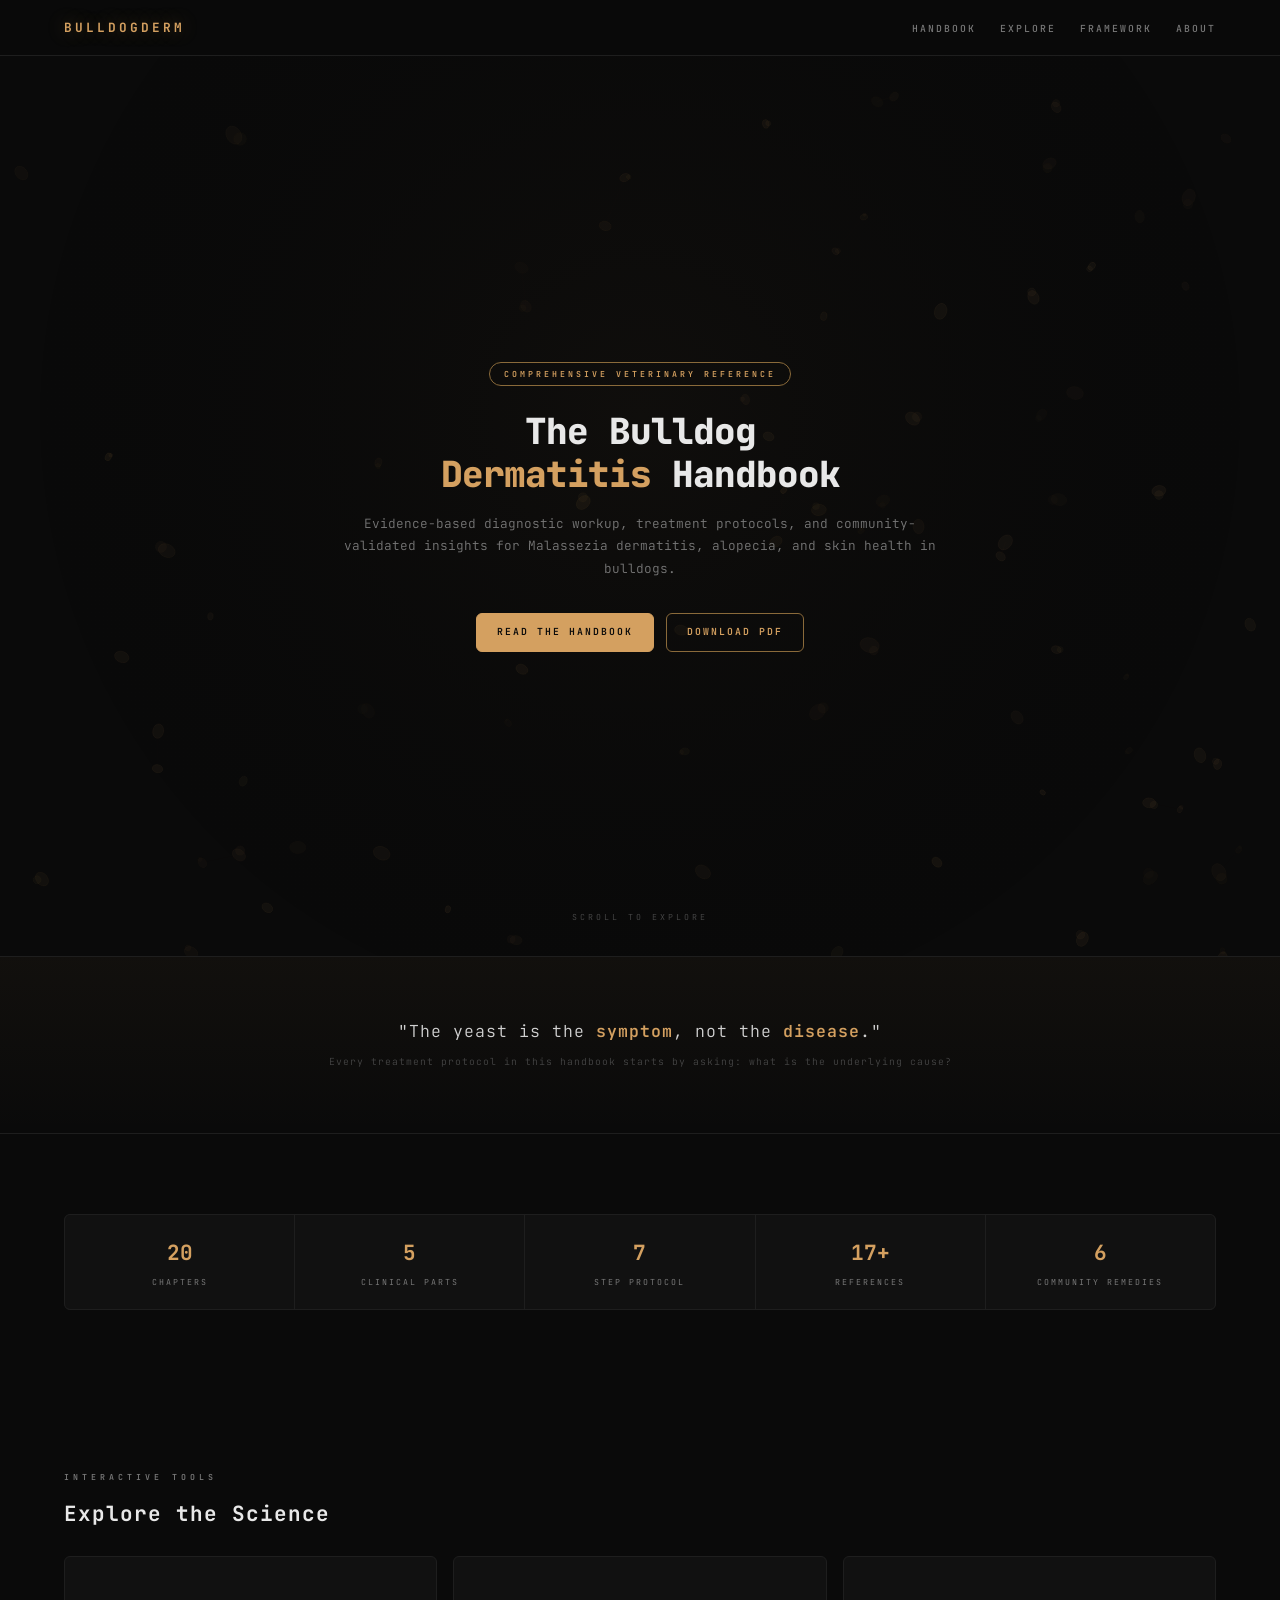
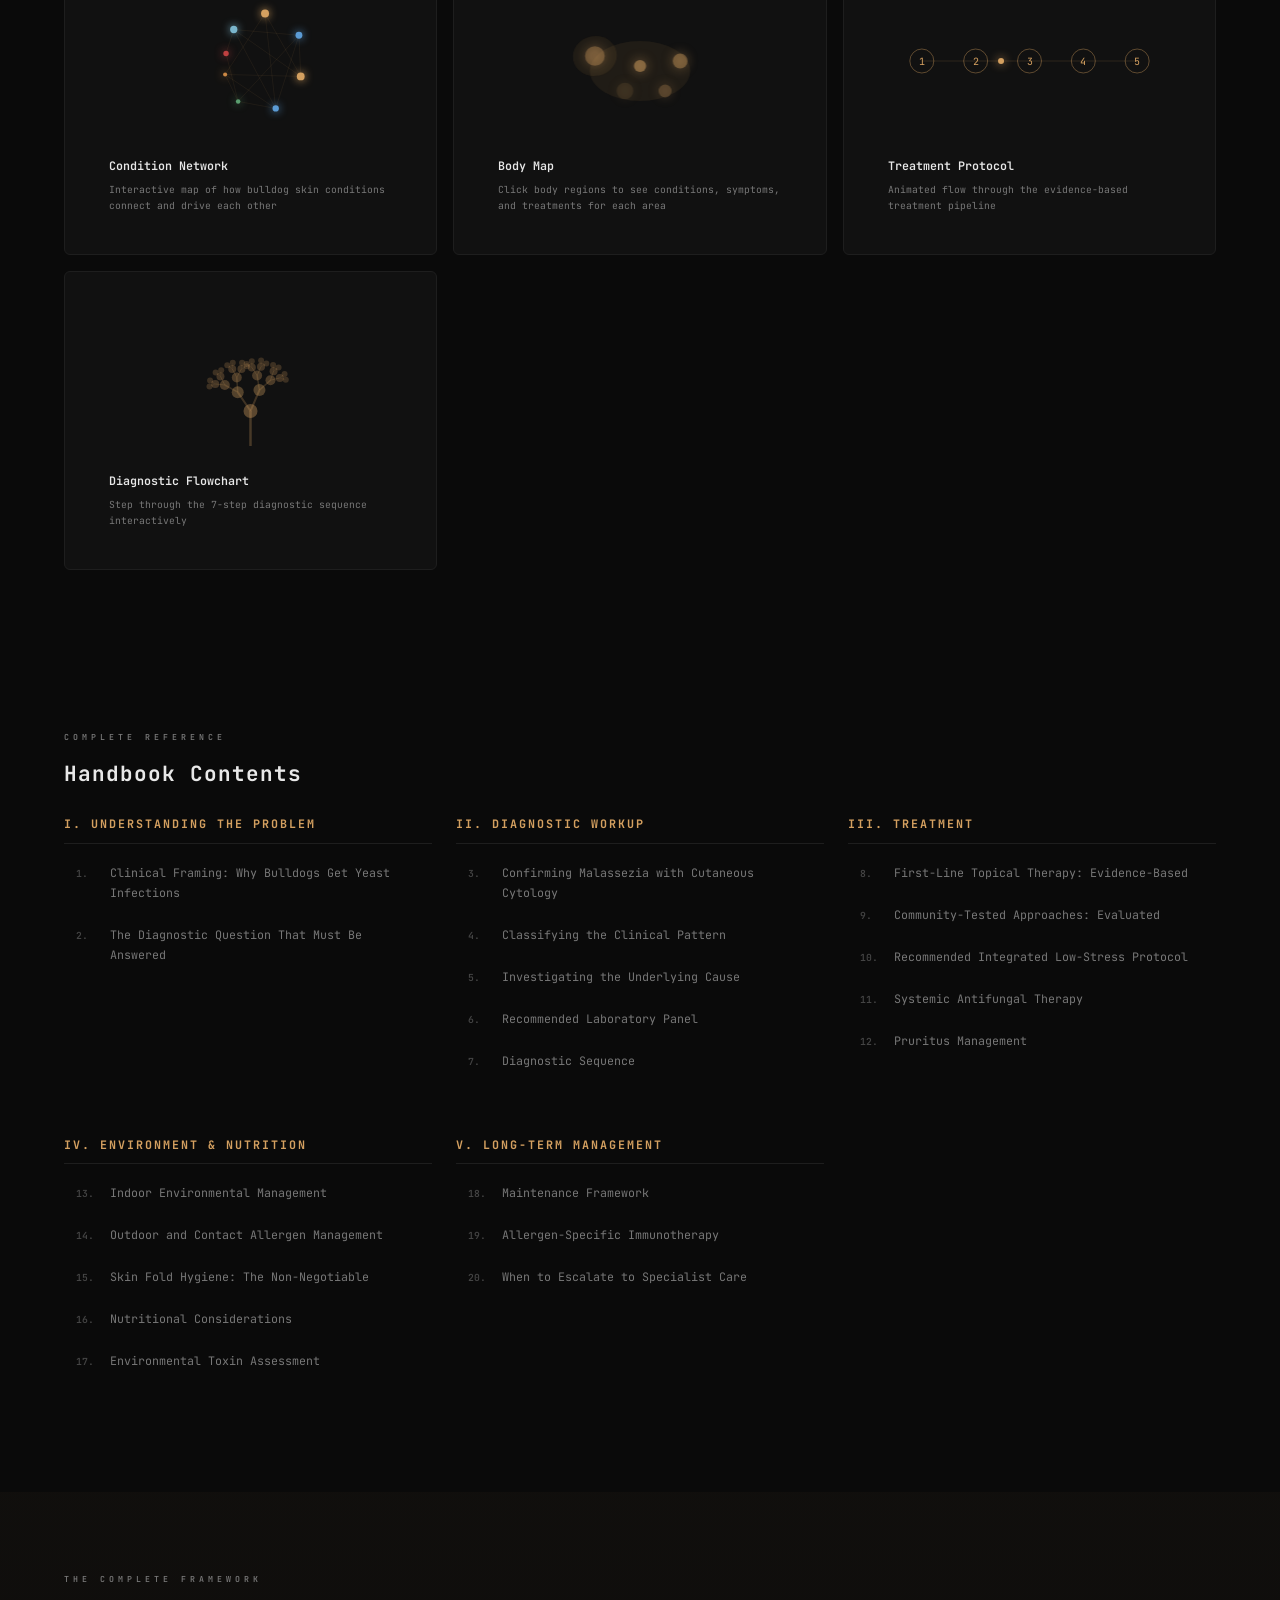
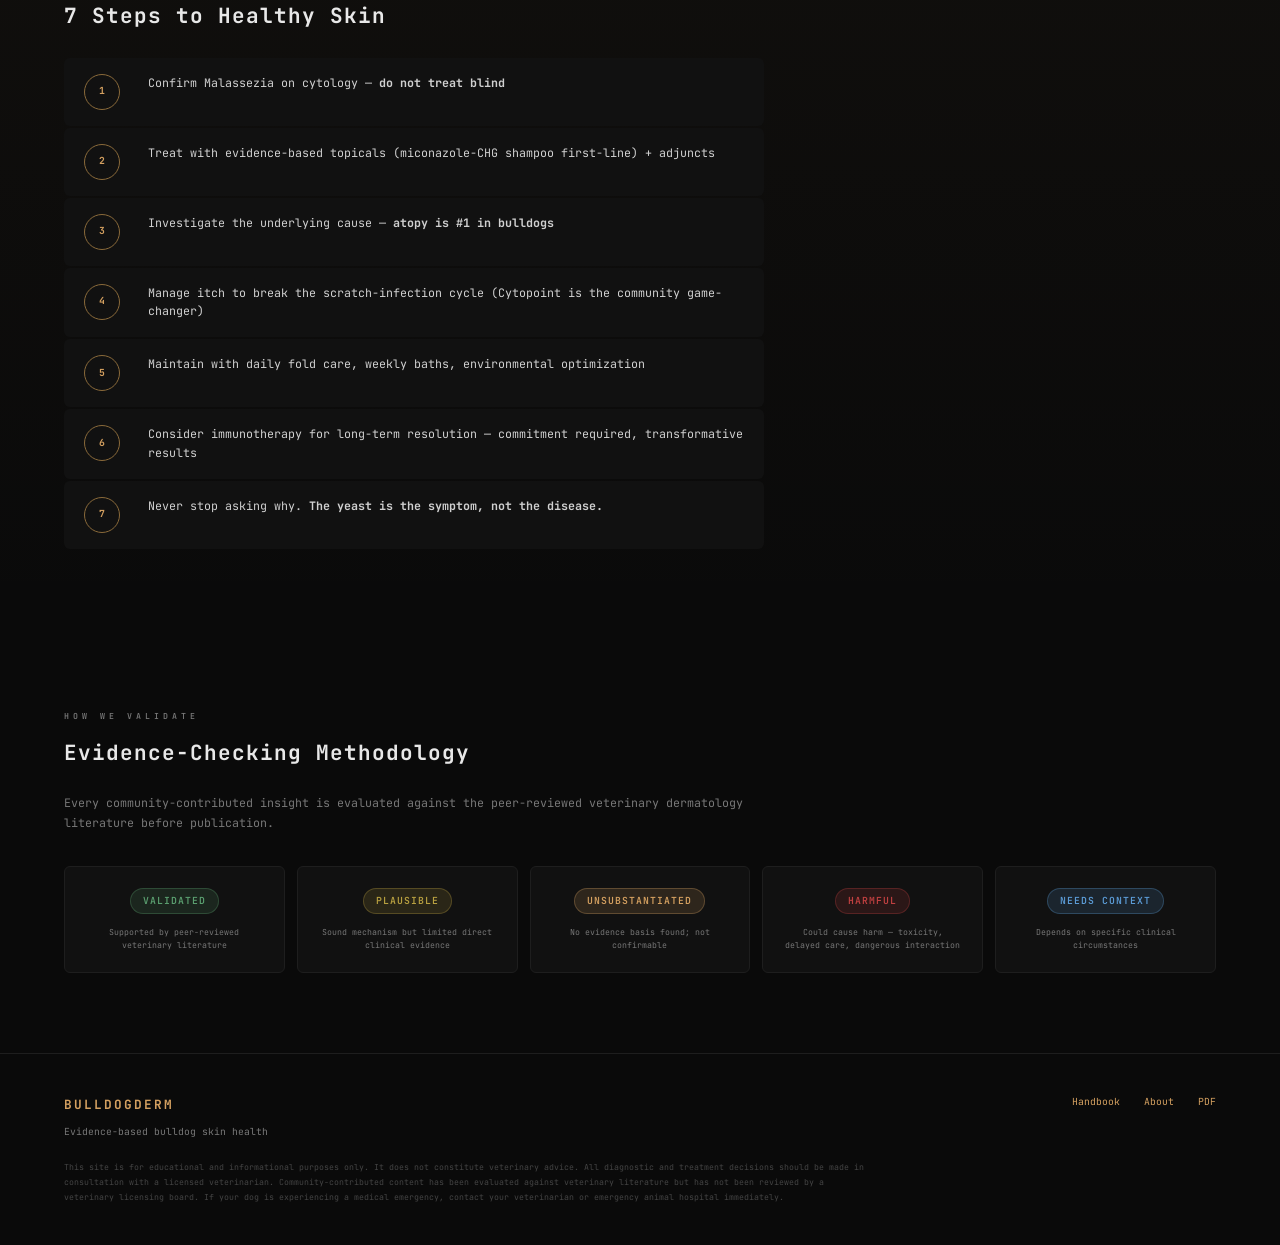
==== site/index.html @ 97190dbc "bd1" ====
<!DOCTYPE html>
<html lang="en">
<head>
  <meta charset="UTF-8">
  <meta name="viewport" content="width=device-width, initial-scale=1.0">
  <title>The Bulldog Dermatitis Handbook — Evidence-Based Skin Health</title>
  <meta name="description" content="Comprehensive, evidence-checked guide to Malassezia dermatitis, alopecia, and skin health in bulldogs. Community-sourced insights validated against veterinary dermatology literature.">
  <link rel="stylesheet" href="css/global.css">
  <style>
    /* Hero */
    .hero {
      position: relative;
      min-height: 100vh;
      display: flex;
      align-items: center;
      justify-content: center;
      overflow: hidden;
    }
    .hero-canvas {
      position: absolute;
      top: 0; left: 0;
      width: 100%; height: 100%;
      z-index: 0;
    }
    .hero-content {
      position: relative;
      z-index: 1;
      text-align: center;
      max-width: 800px;
      padding: 0 24px;
    }
    .hero-badge {
      display: inline-block;
      padding: 4px 14px;
      font-size: var(--size-xs);
      font-weight: 600;
      letter-spacing: 3px;
      text-transform: uppercase;
      color: var(--accent);
      border: 1px solid var(--accent-dim);
      border-radius: var(--radius-pill);
      margin-bottom: 24px;
      animation: fadeIn 0.4s ease-out forwards;
    }
    .hero-title {
      font-size: var(--size-3xl);
      font-weight: 800;
      letter-spacing: -1px;
      color: var(--text-bright);
      line-height: 1.2;
      margin-bottom: 16px;
      animation: fadeIn 0.5s ease-out 0.2s forwards;
      opacity: 0;
    }
    .hero-title span { color: var(--accent); }
    .hero-subtitle {
      font-size: var(--size-md);
      color: var(--text-dim);
      font-weight: 300;
      max-width: 600px;
      margin: 0 auto 32px;
      line-height: 1.8;
      animation: fadeIn 0.5s ease-out 0.4s forwards;
      opacity: 0;
    }
    .hero-actions {
      display: flex;
      gap: 12px;
      justify-content: center;
      flex-wrap: wrap;
      animation: fadeIn 0.5s ease-out 0.6s forwards;
      opacity: 0;
    }
    .hero-scroll {
      position: absolute;
      bottom: 32px;
      left: 50%;
      transform: translateX(-50%);
      z-index: 1;
      font-size: var(--size-xs);
      color: var(--text-faint);
      letter-spacing: 3px;
      text-transform: uppercase;
      animation: pulse 2s ease-in-out infinite;
    }

    /* Principle */
    .principle {
      text-align: center;
      padding: 60px 24px;
      background: linear-gradient(180deg, rgba(212,160,96,0.04) 0%, transparent 100%);
      border-top: 1px solid var(--border);
      border-bottom: 1px solid var(--border);
    }
    .principle-text {
      font-size: var(--size-lg);
      font-weight: 300;
      color: var(--text);
      letter-spacing: 1px;
    }
    .principle-text em {
      color: var(--accent);
      font-style: normal;
      font-weight: 600;
    }

    /* Viz Grid */
    .viz-card {
      position: relative;
      overflow: hidden;
      cursor: pointer;
      text-decoration: none;
      display: block;
    }
    .viz-card canvas {
      width: 100%;
      height: 160px;
      border-radius: var(--radius) var(--radius) 0 0;
      display: block;
    }
    .viz-card-body { padding: 16px 20px; }
    .viz-card-title {
      font-size: var(--size-base);
      font-weight: 600;
      color: var(--text-bright);
      margin-bottom: 6px;
    }
    .viz-card-desc {
      font-size: var(--size-sm);
      color: var(--text-dim);
      line-height: 1.6;
    }

    /* Handbook TOC */
    .toc-part {
      margin-bottom: 32px;
    }
    .toc-part-title {
      font-size: var(--size-base);
      font-weight: 700;
      color: var(--accent);
      letter-spacing: 2px;
      text-transform: uppercase;
      margin-bottom: 12px;
      padding-bottom: 8px;
      border-bottom: 1px solid var(--border);
    }
    .toc-list {
      list-style: none;
      display: grid;
      gap: 6px;
    }
    .toc-item {
      font-size: var(--size-base);
      color: var(--text-dim);
      padding: 8px 12px;
      border-radius: var(--radius);
      transition: all 0.2s;
      display: flex;
      gap: 10px;
      align-items: baseline;
    }
    .toc-item:hover { background: var(--bg-card); color: var(--text); }
    .toc-num {
      font-size: var(--size-sm);
      color: var(--text-faint);
      font-weight: 600;
      min-width: 24px;
    }

    /* Framework */
    .framework-steps {
      display: grid;
      gap: 2px;
      counter-reset: step;
    }
    .framework-step {
      display: grid;
      grid-template-columns: 48px 1fr;
      gap: 16px;
      align-items: start;
      padding: 16px 20px;
      background: var(--bg-card);
      border-radius: var(--radius);
      transition: background 0.2s;
    }
    .framework-step:hover { background: var(--bg-card-hover); }
    .step-num {
      width: 36px;
      height: 36px;
      border-radius: 50%;
      border: 1px solid var(--accent-dim);
      display: flex;
      align-items: center;
      justify-content: center;
      font-size: var(--size-sm);
      font-weight: 700;
      color: var(--accent);
    }
    .step-text {
      font-size: var(--size-base);
      color: var(--text);
      line-height: 1.6;
    }

    /* Evidence */
    .evidence-grid {
      display: grid;
      grid-template-columns: repeat(auto-fit, minmax(200px, 1fr));
      gap: 12px;
    }
    .evidence-card {
      background: var(--bg-card);
      border: 1px solid var(--border);
      border-radius: var(--radius);
      padding: 20px;
      text-align: center;
    }
    .evidence-icon {
      font-size: var(--size-2xl);
      margin-bottom: 8px;
    }
    .evidence-name {
      font-size: var(--size-sm);
      font-weight: 600;
      letter-spacing: 1px;
      text-transform: uppercase;
      color: var(--text);
      margin-bottom: 6px;
    }
    .evidence-desc {
      font-size: var(--size-xs);
      color: var(--text-dim);
      line-height: 1.6;
    }
  </style>
</head>
<body>

<!-- Navigation -->
<nav class="nav">
  <div class="nav-inner">
    <a href="/" class="nav-logo">BulldogDerm</a>
    <button class="nav-toggle" onclick="document.querySelector('.nav-links').classList.toggle('open')">Menu</button>
    <ul class="nav-links">
      <li><a href="handbook.html">Handbook</a></li>
      <li><a href="#visualizations">Explore</a></li>
      <li><a href="#framework">Framework</a></li>
      <li><a href="about.html">About</a></li>
    </ul>
  </div>
</nav>

<!-- Hero with Malassezia cell animation -->
<section class="hero">
  <canvas class="hero-canvas" id="heroCanvas"></canvas>
  <div class="hero-content">
    <div class="hero-badge">Comprehensive Veterinary Reference</div>
    <h1 class="hero-title">The Bulldog<br><span>Dermatitis</span> Handbook</h1>
    <p class="hero-subtitle">
      Evidence-based diagnostic workup, treatment protocols, and community-validated insights for Malassezia dermatitis, alopecia, and skin health in bulldogs.
    </p>
    <div class="hero-actions">
      <a href="handbook.html" class="btn btn-primary">Read the Handbook</a>
      <a href="bulldog_dermatitis_handbook.pdf" class="btn btn-ghost" download>Download PDF</a>
    </div>
  </div>
  <div class="hero-scroll">Scroll to explore</div>
</section>

<!-- Principle -->
<div class="principle">
  <div class="container">
    <p class="principle-text">
      "The yeast is the <em>symptom</em>, not the <em>disease</em>."<br>
      <span style="font-size:var(--size-sm); color:var(--text-faint); margin-top:8px; display:inline-block;">
        Every treatment protocol in this handbook starts by asking: what is the underlying cause?
      </span>
    </p>
  </div>
</div>

<!-- Stats -->
<section class="section">
  <div class="container">
    <div class="stats-bar">
      <div class="stat-item">
        <div class="stat-value">20</div>
        <div class="stat-label">Chapters</div>
      </div>
      <div class="stat-item">
        <div class="stat-value">5</div>
        <div class="stat-label">Clinical Parts</div>
      </div>
      <div class="stat-item">
        <div class="stat-value">7</div>
        <div class="stat-label">Step Protocol</div>
      </div>
      <div class="stat-item">
        <div class="stat-value">17+</div>
        <div class="stat-label">References</div>
      </div>
      <div class="stat-item">
        <div class="stat-value">6</div>
        <div class="stat-label">Community Remedies</div>
      </div>
    </div>
  </div>
</section>

<!-- Interactive Visualizations -->
<section class="section" id="visualizations">
  <div class="container">
    <div class="section-label">Interactive Tools</div>
    <h2 class="section-title">Explore the Science</h2>
    <div class="card-grid">
      <a href="viz/condition_network.html" class="card viz-card">
        <canvas id="vizPreview1" width="400" height="160"></canvas>
        <div class="viz-card-body">
          <div class="viz-card-title">Condition Network</div>
          <div class="viz-card-desc">Interactive map of how bulldog skin conditions connect and drive each other</div>
        </div>
      </a>
      <a href="viz/body_map.html" class="card viz-card">
        <canvas id="vizPreview2" width="400" height="160"></canvas>
        <div class="viz-card-body">
          <div class="viz-card-title">Body Map</div>
          <div class="viz-card-desc">Click body regions to see conditions, symptoms, and treatments for each area</div>
        </div>
      </a>
      <a href="viz/treatment_flow.html" class="card viz-card">
        <canvas id="vizPreview3" width="400" height="160"></canvas>
        <div class="viz-card-body">
          <div class="viz-card-title">Treatment Protocol</div>
          <div class="viz-card-desc">Animated flow through the evidence-based treatment pipeline</div>
        </div>
      </a>
      <a href="viz/diagnostic_tree.html" class="card viz-card">
        <canvas id="vizPreview4" width="400" height="160"></canvas>
        <div class="viz-card-body">
          <div class="viz-card-title">Diagnostic Flowchart</div>
          <div class="viz-card-desc">Step through the 7-step diagnostic sequence interactively</div>
        </div>
      </a>
    </div>
  </div>
</section>

<!-- Handbook Overview -->
<section class="section" id="handbook">
  <div class="container">
    <div class="section-label">Complete Reference</div>
    <h2 class="section-title">Handbook Contents</h2>
    <div style="display:grid; grid-template-columns: repeat(auto-fit, minmax(340px, 1fr)); gap:24px;">

      <div class="toc-part">
        <div class="toc-part-title">I. Understanding the Problem</div>
        <ul class="toc-list">
          <li class="toc-item"><span class="toc-num">1.</span> Clinical Framing: Why Bulldogs Get Yeast Infections</li>
          <li class="toc-item"><span class="toc-num">2.</span> The Diagnostic Question That Must Be Answered</li>
        </ul>
      </div>

      <div class="toc-part">
        <div class="toc-part-title">II. Diagnostic Workup</div>
        <ul class="toc-list">
          <li class="toc-item"><span class="toc-num">3.</span> Confirming Malassezia with Cutaneous Cytology</li>
          <li class="toc-item"><span class="toc-num">4.</span> Classifying the Clinical Pattern</li>
          <li class="toc-item"><span class="toc-num">5.</span> Investigating the Underlying Cause</li>
          <li class="toc-item"><span class="toc-num">6.</span> Recommended Laboratory Panel</li>
          <li class="toc-item"><span class="toc-num">7.</span> Diagnostic Sequence</li>
        </ul>
      </div>

      <div class="toc-part">
        <div class="toc-part-title">III. Treatment</div>
        <ul class="toc-list">
          <li class="toc-item"><span class="toc-num">8.</span> First-Line Topical Therapy: Evidence-Based</li>
          <li class="toc-item"><span class="toc-num">9.</span> Community-Tested Approaches: Evaluated</li>
          <li class="toc-item"><span class="toc-num">10.</span> Recommended Integrated Low-Stress Protocol</li>
          <li class="toc-item"><span class="toc-num">11.</span> Systemic Antifungal Therapy</li>
          <li class="toc-item"><span class="toc-num">12.</span> Pruritus Management</li>
        </ul>
      </div>

      <div class="toc-part">
        <div class="toc-part-title">IV. Environment & Nutrition</div>
        <ul class="toc-list">
          <li class="toc-item"><span class="toc-num">13.</span> Indoor Environmental Management</li>
          <li class="toc-item"><span class="toc-num">14.</span> Outdoor and Contact Allergen Management</li>
          <li class="toc-item"><span class="toc-num">15.</span> Skin Fold Hygiene: The Non-Negotiable</li>
          <li class="toc-item"><span class="toc-num">16.</span> Nutritional Considerations</li>
          <li class="toc-item"><span class="toc-num">17.</span> Environmental Toxin Assessment</li>
        </ul>
      </div>

      <div class="toc-part">
        <div class="toc-part-title">V. Long-Term Management</div>
        <ul class="toc-list">
          <li class="toc-item"><span class="toc-num">18.</span> Maintenance Framework</li>
          <li class="toc-item"><span class="toc-num">19.</span> Allergen-Specific Immunotherapy</li>
          <li class="toc-item"><span class="toc-num">20.</span> When to Escalate to Specialist Care</li>
        </ul>
      </div>
    </div>
  </div>
</section>

<!-- Framework -->
<section class="section" id="framework" style="background: linear-gradient(180deg, rgba(212,160,96,0.03) 0%, transparent 100%);">
  <div class="container">
    <div class="section-label">The Complete Framework</div>
    <h2 class="section-title">7 Steps to Healthy Skin</h2>
    <div class="framework-steps" style="max-width:700px;">
      <div class="framework-step">
        <div class="step-num">1</div>
        <div class="step-text">Confirm Malassezia on cytology — <strong>do not treat blind</strong></div>
      </div>
      <div class="framework-step">
        <div class="step-num">2</div>
        <div class="step-text">Treat with evidence-based topicals (miconazole-CHG shampoo first-line) + adjuncts</div>
      </div>
      <div class="framework-step">
        <div class="step-num">3</div>
        <div class="step-text">Investigate the underlying cause — <strong>atopy is #1 in bulldogs</strong></div>
      </div>
      <div class="framework-step">
        <div class="step-num">4</div>
        <div class="step-text">Manage itch to break the scratch-infection cycle (Cytopoint is the community game-changer)</div>
      </div>
      <div class="framework-step">
        <div class="step-num">5</div>
        <div class="step-text">Maintain with daily fold care, weekly baths, environmental optimization</div>
      </div>
      <div class="framework-step">
        <div class="step-num">6</div>
        <div class="step-text">Consider immunotherapy for long-term resolution — commitment required, transformative results</div>
      </div>
      <div class="framework-step">
        <div class="step-num">7</div>
        <div class="step-text">Never stop asking why. <strong>The yeast is the symptom, not the disease.</strong></div>
      </div>
    </div>
  </div>
</section>

<!-- Evidence Methodology -->
<section class="section">
  <div class="container">
    <div class="section-label">How We Validate</div>
    <h2 class="section-title">Evidence-Checking Methodology</h2>
    <p style="color:var(--text-dim); font-size:var(--size-base); max-width:700px; margin-bottom:32px;">
      Every community-contributed insight is evaluated against the peer-reviewed veterinary dermatology literature before publication.
    </p>
    <div class="evidence-grid">
      <div class="evidence-card">
        <div class="badge badge-validated" style="font-size:var(--size-sm); padding:4px 12px;">Validated</div>
        <div class="evidence-desc" style="margin-top:12px;">Supported by peer-reviewed veterinary literature</div>
      </div>
      <div class="evidence-card">
        <div class="badge badge-plausible" style="font-size:var(--size-sm); padding:4px 12px;">Plausible</div>
        <div class="evidence-desc" style="margin-top:12px;">Sound mechanism but limited direct clinical evidence</div>
      </div>
      <div class="evidence-card">
        <div class="badge badge-community" style="font-size:var(--size-sm); padding:4px 12px;">Unsubstantiated</div>
        <div class="evidence-desc" style="margin-top:12px;">No evidence basis found; not confirmable</div>
      </div>
      <div class="evidence-card">
        <div class="badge badge-harmful" style="font-size:var(--size-sm); padding:4px 12px;">Harmful</div>
        <div class="evidence-desc" style="margin-top:12px;">Could cause harm — toxicity, delayed care, dangerous interaction</div>
      </div>
      <div class="evidence-card">
        <div class="badge badge-clinical" style="font-size:var(--size-sm); padding:4px 12px;">Needs Context</div>
        <div class="evidence-desc" style="margin-top:12px;">Depends on specific clinical circumstances</div>
      </div>
    </div>
  </div>
</section>

<!-- Footer -->
<footer class="footer">
  <div class="footer-inner">
    <div style="display:flex; justify-content:space-between; align-items:start; flex-wrap:wrap; gap:24px;">
      <div>
        <div style="font-size:var(--size-md); font-weight:700; color:var(--accent); letter-spacing:2px; margin-bottom:8px;">BULLDOGDERM</div>
        <div style="color:var(--text-dim); font-size:var(--size-sm);">Evidence-based bulldog skin health</div>
      </div>
      <div style="display:flex; gap:24px; font-size:var(--size-sm);">
        <a href="handbook.html">Handbook</a>
        <a href="about.html">About</a>
        <a href="bulldog_dermatitis_handbook.pdf" download>PDF</a>
      </div>
    </div>
    <div class="disclaimer">
      This site is for educational and informational purposes only. It does not constitute veterinary advice. All diagnostic and treatment decisions should be made in consultation with a licensed veterinarian. Community-contributed content has been evaluated against veterinary literature but has not been reviewed by a veterinary licensing board. If your dog is experiencing a medical emergency, contact your veterinarian or emergency animal hospital immediately.
    </div>
  </div>
</footer>

<script>
// ============================================
// Hero Canvas: Animated Malassezia Cells
// ============================================
(function() {
  const canvas = document.getElementById('heroCanvas');
  const ctx = canvas.getContext('2d');
  const dpr = window.devicePixelRatio || 1;
  let W, H;

  function resize() {
    W = canvas.clientWidth;
    H = canvas.clientHeight;
    canvas.width = W * dpr;
    canvas.height = H * dpr;
    ctx.scale(dpr, dpr);
  }
  resize();
  window.addEventListener('resize', resize);

  // Malassezia-inspired cells: round-to-oval with budding
  class Cell {
    constructor() {
      this.reset(true);
    }
    reset(init) {
      this.x = Math.random() * W;
      this.y = init ? Math.random() * H : -20;
      this.size = 3 + Math.random() * 6;
      this.budding = Math.random() > 0.5;
      this.budAngle = Math.random() * Math.PI * 2;
      this.budSize = this.size * (0.4 + Math.random() * 0.3);
      this.vx = (Math.random() - 0.5) * 0.3;
      this.vy = 0.1 + Math.random() * 0.3;
      this.rotation = Math.random() * Math.PI * 2;
      this.rotSpeed = (Math.random() - 0.5) * 0.005;
      this.alpha = 0.06 + Math.random() * 0.12;
      this.pulsePhase = Math.random() * Math.PI * 2;
      this.pulseSpeed = 0.005 + Math.random() * 0.01;
    }
    update() {
      this.x += this.vx;
      this.y += this.vy;
      this.rotation += this.rotSpeed;
      this.pulsePhase += this.pulseSpeed;
      if (this.y > H + 20 || this.x < -20 || this.x > W + 20) this.reset(false);
    }
    draw(ctx, time) {
      const pulse = 1 + Math.sin(this.pulsePhase) * 0.1;
      const s = this.size * pulse;
      const a = this.alpha;

      ctx.save();
      ctx.translate(this.x, this.y);
      ctx.rotate(this.rotation);
      ctx.globalAlpha = a;

      // Main cell body (oval)
      ctx.beginPath();
      ctx.ellipse(0, 0, s, s * 0.75, 0, 0, Math.PI * 2);
      ctx.fillStyle = 'rgba(212, 160, 96, 0.3)';
      ctx.fill();
      ctx.strokeStyle = 'rgba(212, 160, 96, 0.5)';
      ctx.lineWidth = 0.5;
      ctx.stroke();

      // Budding daughter cell
      if (this.budding) {
        const bx = Math.cos(this.budAngle) * s * 0.8;
        const by = Math.sin(this.budAngle) * s * 0.6;
        ctx.beginPath();
        ctx.arc(bx, by, this.budSize * pulse, 0, Math.PI * 2);
        ctx.fillStyle = 'rgba(212, 160, 96, 0.25)';
        ctx.fill();
        ctx.strokeStyle = 'rgba(212, 160, 96, 0.4)';
        ctx.lineWidth = 0.4;
        ctx.stroke();
      }

      ctx.restore();
    }
  }

  const cells = [];
  for (let i = 0; i < 80; i++) cells.push(new Cell());

  // Subtle connecting lines between nearby cells
  function drawConnections(time) {
    ctx.globalAlpha = 0.04;
    ctx.strokeStyle = '#d4a060';
    ctx.lineWidth = 0.5;
    for (let i = 0; i < cells.length; i++) {
      for (let j = i + 1; j < cells.length; j++) {
        const dx = cells[i].x - cells[j].x;
        const dy = cells[i].y - cells[j].y;
        const dist = Math.sqrt(dx * dx + dy * dy);
        if (dist < 100) {
          ctx.globalAlpha = 0.03 * (1 - dist / 100);
          ctx.beginPath();
          ctx.moveTo(cells[i].x, cells[i].y);
          ctx.lineTo(cells[j].x, cells[j].y);
          ctx.stroke();
        }
      }
    }
    ctx.globalAlpha = 1;
  }

  // Radial gradient background glow
  function drawGlow() {
    const grad = ctx.createRadialGradient(W * 0.5, H * 0.4, 0, W * 0.5, H * 0.4, W * 0.5);
    grad.addColorStop(0, 'rgba(212, 160, 96, 0.03)');
    grad.addColorStop(1, 'transparent');
    ctx.fillStyle = grad;
    ctx.fillRect(0, 0, W, H);
  }

  let time = 0;
  function animate() {
    ctx.clearRect(0, 0, W, H);
    drawGlow();
    drawConnections(time);
    cells.forEach(c => { c.update(); c.draw(ctx, time); });
    time++;
    requestAnimationFrame(animate);
  }
  animate();
})();

// ============================================
// Visualization Preview Canvases
// ============================================
function initPreview(id, drawFn) {
  const canvas = document.getElementById(id);
  if (!canvas) return;
  const ctx = canvas.getContext('2d');
  const dpr = window.devicePixelRatio || 1;
  const W = canvas.clientWidth;
  const H = canvas.clientHeight;
  canvas.width = W * dpr;
  canvas.height = H * dpr;
  ctx.scale(dpr, dpr);
  let t = 0;
  function loop() {
    ctx.clearRect(0, 0, W, H);
    drawFn(ctx, W, H, t);
    t++;
    requestAnimationFrame(loop);
  }
  loop();
}

// Preview 1: Condition Network — orbiting connected nodes
initPreview('vizPreview1', function(ctx, W, H, t) {
  const cx = W / 2, cy = H / 2;
  const colors = ['#d4a060', '#5b9bd5', '#5a9e6f', '#cc8844', '#c04040', '#7ab5cc'];
  const nodes = [];
  for (let i = 0; i < 8; i++) {
    const a = (i / 8) * Math.PI * 2 + t * 0.003;
    const r = 40 + Math.sin(t * 0.01 + i) * 15;
    nodes.push({ x: cx + Math.cos(a) * r, y: cy + Math.sin(a) * r, c: colors[i % colors.length], s: 3 + Math.sin(t * 0.02 + i) });
  }
  // connections
  ctx.strokeStyle = 'rgba(212,160,96,0.15)';
  ctx.lineWidth = 0.5;
  for (let i = 0; i < nodes.length; i++) {
    for (let j = i + 1; j < nodes.length; j++) {
      if (Math.random() > 0.7 || (i + j) % 3 === 0) {
        ctx.beginPath();
        ctx.moveTo(nodes[i].x, nodes[i].y);
        ctx.lineTo(nodes[j].x, nodes[j].y);
        ctx.stroke();
      }
    }
  }
  // nodes
  nodes.forEach(n => {
    ctx.beginPath();
    ctx.arc(n.x, n.y, n.s, 0, Math.PI * 2);
    ctx.fillStyle = n.c;
    ctx.shadowBlur = 8;
    ctx.shadowColor = n.c;
    ctx.fill();
    ctx.shadowBlur = 0;
  });
});

// Preview 2: Body Map — bulldog silhouette with glowing regions
initPreview('vizPreview2', function(ctx, W, H, t) {
  const cx = W / 2, cy = H / 2;
  // Simple bulldog silhouette
  ctx.fillStyle = 'rgba(212,160,96,0.08)';
  // Body
  ctx.beginPath();
  ctx.ellipse(cx, cy + 10, 50, 30, 0, 0, Math.PI * 2);
  ctx.fill();
  // Head
  ctx.beginPath();
  ctx.ellipse(cx - 45, cy - 5, 22, 20, -0.2, 0, Math.PI * 2);
  ctx.fill();
  // Highlight regions
  const regions = [
    { x: cx - 45, y: cy - 5, label: 'head', phase: 0 },
    { x: cx - 15, y: cy + 30, label: 'paw1', phase: 1 },
    { x: cx + 25, y: cy + 30, label: 'paw2', phase: 2 },
    { x: cx, y: cy + 5, label: 'belly', phase: 3 },
    { x: cx + 40, y: cy, label: 'tail', phase: 4 },
  ];
  regions.forEach(r => {
    const pulse = 0.3 + Math.sin(t * 0.03 + r.phase * 1.5) * 0.2;
    ctx.beginPath();
    ctx.arc(r.x, r.y, 8 + Math.sin(t * 0.02 + r.phase) * 2, 0, Math.PI * 2);
    ctx.fillStyle = `rgba(212,160,96,${pulse})`;
    ctx.shadowBlur = 12;
    ctx.shadowColor = '#d4a060';
    ctx.fill();
    ctx.shadowBlur = 0;
  });
});

// Preview 3: Treatment Flow — flowing particles along path
initPreview('vizPreview3', function(ctx, W, H, t) {
  const steps = 5;
  const stepW = W / (steps + 1);
  ctx.strokeStyle = 'rgba(212,160,96,0.2)';
  ctx.lineWidth = 1;
  ctx.beginPath();
  for (let i = 1; i <= steps; i++) {
    const x = stepW * i;
    if (i === 1) ctx.moveTo(x, H / 2);
    else ctx.lineTo(x, H / 2);
    // nodes
    ctx.fillStyle = '#111';
    ctx.strokeStyle = 'rgba(212,160,96,0.4)';
    ctx.beginPath();
    ctx.arc(x, H / 2, 12, 0, Math.PI * 2);
    ctx.fill();
    ctx.stroke();
    // step number
    ctx.fillStyle = '#d4a060';
    ctx.font = '10px JetBrains Mono';
    ctx.textAlign = 'center';
    ctx.fillText(i, x, H / 2 + 4);
  }
  // flowing particle
  const particleX = stepW + ((t * 0.8) % (stepW * (steps - 1)));
  ctx.beginPath();
  ctx.arc(particleX, H / 2, 3, 0, Math.PI * 2);
  ctx.fillStyle = '#d4a060';
  ctx.shadowBlur = 10;
  ctx.shadowColor = '#d4a060';
  ctx.fill();
  ctx.shadowBlur = 0;
  // line
  ctx.strokeStyle = 'rgba(212,160,96,0.15)';
  ctx.lineWidth = 1;
  ctx.beginPath();
  ctx.moveTo(stepW, H / 2);
  ctx.lineTo(stepW * steps, H / 2);
  ctx.stroke();
});

// Preview 4: Diagnostic Tree — branching lines
initPreview('vizPreview4', function(ctx, W, H, t) {
  function drawBranch(x, y, len, angle, depth) {
    if (depth === 0) return;
    const ex = x + Math.cos(angle) * len;
    const ey = y + Math.sin(angle) * len;
    const a = 0.08 + depth * 0.04;
    ctx.strokeStyle = `rgba(212,160,96,${a})`;
    ctx.lineWidth = depth * 0.5;
    ctx.beginPath();
    ctx.moveTo(x, y);
    ctx.lineTo(ex, ey);
    ctx.stroke();
    // node
    ctx.beginPath();
    ctx.arc(ex, ey, 2 + depth, 0, Math.PI * 2);
    ctx.fillStyle = `rgba(212,160,96,${a + 0.1})`;
    ctx.fill();
    const sway = Math.sin(t * 0.01 + depth + angle) * 0.1;
    drawBranch(ex, ey, len * 0.65, angle - 0.5 + sway, depth - 1);
    drawBranch(ex, ey, len * 0.65, angle + 0.5 + sway, depth - 1);
  }
  drawBranch(W / 2, H - 10, 35, -Math.PI / 2, 5);
});
</script>

</body>
</html>
---- site/css/global.css ----
/* ==========================================================================
   Bulldog Dermatitis Handbook — Global Design System
   Template-ready: swap CSS variables to re-theme for any project
   ========================================================================== */

@import url('https://fonts.googleapis.com/css2?family=JetBrains+Mono:wght@300;400;500;600;700;800&display=swap');

:root {
  /* Backgrounds */
  --bg:             #0a0a0a;
  --bg-card:        #111111;
  --bg-card-hover:  #161616;
  --bg-input:       #0e0e0e;
  --bg-overlay:     rgba(10, 10, 10, 0.92);

  /* Borders */
  --border:         #1e1e1e;
  --border-hover:   #2a2a2a;
  --border-accent:  rgba(212, 160, 96, 0.3);

  /* Text */
  --text:           #d0d0d0;
  --text-dim:       #777777;
  --text-faint:     #444444;
  --text-bright:    #e8e8e8;

  /* Accent — warm amber (bulldog fawn) */
  --accent:         #d4a060;
  --accent-dim:     #8a6a3a;
  --accent-glow:    rgba(212, 160, 96, 0.15);

  /* Semantic colors */
  --clinical:       #5b9bd5;   /* diagnostic / medical blue */
  --health:         #5a9e6f;   /* healthy / validated green */
  --warning:        #cc8844;   /* caution / yeast amber */
  --danger:         #c04040;   /* harmful / danger red */
  --info:           #7ab5cc;   /* informational teal */
  --plausible:      #b8a040;   /* plausible verdict */

  /* Layout */
  --max-width:      1200px;
  --nav-height:     56px;
  --radius:         6px;
  --radius-pill:    20px;

  /* Typography */
  --font:           'JetBrains Mono', monospace;
  --size-xs:        0.55rem;
  --size-sm:        0.65rem;
  --size-base:      0.78rem;
  --size-md:        0.85rem;
  --size-lg:        1.1rem;
  --size-xl:        1.4rem;
  --size-2xl:       1.8rem;
  --size-3xl:       2.4rem;
}

/* Reset */
*, *::before, *::after { box-sizing: border-box; margin: 0; padding: 0; }

html {
  font-size: 15px;
  scroll-behavior: smooth;
  scrollbar-width: thin;
  scrollbar-color: #333 #0a0a0a;
}

body {
  font-family: var(--font);
  background: var(--bg);
  color: var(--text);
  line-height: 1.7;
  font-weight: 400;
  -webkit-font-smoothing: antialiased;
}

::selection { background: var(--accent); color: var(--bg); }
::-webkit-scrollbar { width: 6px; }
::-webkit-scrollbar-track { background: var(--bg); }
::-webkit-scrollbar-thumb { background: #333; border-radius: 3px; }

a { color: var(--accent); text-decoration: none; transition: color 0.2s; }
a:hover { color: var(--text-bright); }

img { max-width: 100%; display: block; }

/* ---------- Navigation ---------- */
.nav {
  position: sticky;
  top: 0;
  z-index: 100;
  background: var(--bg-overlay);
  backdrop-filter: blur(12px);
  -webkit-backdrop-filter: blur(12px);
  border-bottom: 1px solid var(--border);
  height: var(--nav-height);
  display: flex;
  align-items: center;
}

.nav-inner {
  max-width: var(--max-width);
  width: 100%;
  margin: 0 auto;
  padding: 0 24px;
  display: flex;
  align-items: center;
  justify-content: space-between;
}

.nav-logo {
  font-size: var(--size-md);
  font-weight: 700;
  letter-spacing: 3px;
  text-transform: uppercase;
  color: var(--accent);
  text-shadow: 0 0 18px rgba(212, 160, 96, 0.4);
}

.nav-links { display: flex; gap: 24px; list-style: none; }
.nav-links a {
  font-size: var(--size-sm);
  font-weight: 500;
  letter-spacing: 2px;
  text-transform: uppercase;
  color: var(--text-dim);
  transition: color 0.2s;
}
.nav-links a:hover, .nav-links a.active { color: var(--accent); }

.nav-toggle {
  display: none;
  background: none;
  border: 1px solid var(--border);
  color: var(--text);
  padding: 6px 10px;
  font-family: var(--font);
  font-size: var(--size-sm);
  cursor: pointer;
  border-radius: var(--radius);
}

/* ---------- Layout ---------- */
.container {
  max-width: var(--max-width);
  margin: 0 auto;
  padding: 0 24px;
}

.section { padding: 80px 0; }
.section-label {
  font-size: var(--size-xs);
  font-weight: 600;
  letter-spacing: 4px;
  text-transform: uppercase;
  color: var(--text-dim);
  margin-bottom: 12px;
}

.section-title {
  font-size: var(--size-xl);
  font-weight: 700;
  letter-spacing: 1px;
  color: var(--text-bright);
  margin-bottom: 24px;
}

/* ---------- Cards ---------- */
.card {
  background: var(--bg-card);
  border: 1px solid var(--border);
  border-radius: var(--radius);
  padding: 24px;
  transition: border-color 0.2s, background 0.2s;
}
.card:hover {
  border-color: var(--border-hover);
  background: var(--bg-card-hover);
}

.card-grid {
  display: grid;
  grid-template-columns: repeat(auto-fit, minmax(280px, 1fr));
  gap: 16px;
}

/* ---------- Buttons ---------- */
.btn {
  display: inline-flex;
  align-items: center;
  gap: 8px;
  padding: 10px 20px;
  font-family: var(--font);
  font-size: var(--size-sm);
  font-weight: 600;
  letter-spacing: 2px;
  text-transform: uppercase;
  border-radius: var(--radius);
  cursor: pointer;
  transition: all 0.2s;
  text-decoration: none;
}
.btn-primary {
  background: var(--accent);
  color: var(--bg);
  border: 1px solid var(--accent);
}
.btn-primary:hover { background: #e0b070; color: var(--bg); }

.btn-ghost {
  background: transparent;
  color: var(--accent);
  border: 1px solid var(--accent-dim);
}
.btn-ghost:hover { border-color: var(--accent); color: var(--text-bright); }

/* ---------- Badges ---------- */
.badge {
  display: inline-block;
  padding: 2px 8px;
  font-size: var(--size-xs);
  font-weight: 600;
  letter-spacing: 1px;
  text-transform: uppercase;
  border-radius: var(--radius-pill);
  line-height: 1.6;
}
.badge-validated { background: rgba(90, 158, 111, 0.15); color: var(--health); border: 1px solid rgba(90, 158, 111, 0.3); }
.badge-plausible { background: rgba(184, 160, 64, 0.15); color: var(--plausible); border: 1px solid rgba(184, 160, 64, 0.3); }
.badge-harmful { background: rgba(192, 64, 64, 0.15); color: var(--danger); border: 1px solid rgba(192, 64, 64, 0.3); }
.badge-clinical { background: rgba(91, 155, 213, 0.15); color: var(--clinical); border: 1px solid rgba(91, 155, 213, 0.3); }
.badge-community { background: rgba(212, 160, 96, 0.15); color: var(--accent); border: 1px solid var(--border-accent); }

/* ---------- Tables ---------- */
.table-wrap { overflow-x: auto; }
table {
  width: 100%;
  border-collapse: collapse;
  font-size: var(--size-base);
}
th {
  text-align: left;
  font-size: var(--size-xs);
  font-weight: 600;
  letter-spacing: 2px;
  text-transform: uppercase;
  color: var(--text-dim);
  padding: 10px 14px;
  border-bottom: 1px solid var(--border);
  background: var(--bg-card);
}
td {
  padding: 10px 14px;
  border-bottom: 1px solid var(--border);
  color: var(--text);
  vertical-align: top;
}
tr:hover td { background: rgba(255,255,255,0.02); }

/* ---------- Callouts ---------- */
.callout {
  border-left: 3px solid var(--accent);
  padding: 16px 20px;
  background: var(--accent-glow);
  border-radius: 0 var(--radius) var(--radius) 0;
  font-size: var(--size-base);
  margin: 24px 0;
}
.callout-danger { border-left-color: var(--danger); background: rgba(192, 64, 64, 0.08); }
.callout-info { border-left-color: var(--info); background: rgba(122, 181, 204, 0.08); }
.callout-health { border-left-color: var(--health); background: rgba(90, 158, 111, 0.08); }

/* ---------- Stats Bar ---------- */
.stats-bar {
  display: grid;
  grid-template-columns: repeat(auto-fit, minmax(140px, 1fr));
  gap: 1px;
  background: var(--border);
  border: 1px solid var(--border);
  border-radius: var(--radius);
  overflow: hidden;
}
.stat-item {
  background: var(--bg-card);
  padding: 20px;
  text-align: center;
}
.stat-value {
  font-size: var(--size-xl);
  font-weight: 700;
  color: var(--accent);
}
.stat-label {
  font-size: var(--size-xs);
  letter-spacing: 2px;
  text-transform: uppercase;
  color: var(--text-dim);
  margin-top: 4px;
}

/* ---------- Footer ---------- */
.footer {
  border-top: 1px solid var(--border);
  padding: 40px 0;
  font-size: var(--size-sm);
  color: var(--text-dim);
}
.footer-inner {
  max-width: var(--max-width);
  margin: 0 auto;
  padding: 0 24px;
}
.disclaimer {
  font-size: var(--size-xs);
  color: var(--text-faint);
  line-height: 1.8;
  max-width: 800px;
  margin-top: 20px;
}

/* ---------- Animations ---------- */
@keyframes fadeIn {
  from { opacity: 0; transform: translateY(8px); }
  to { opacity: 1; transform: translateY(0); }
}
@keyframes pulse { 0%, 100% { opacity: 1; } 50% { opacity: 0.5; } }
@keyframes slideIn {
  from { opacity: 0; transform: translateY(10px) scale(0.95); }
  to { opacity: 1; transform: translateY(0) scale(1); }
}

.fade-in { animation: fadeIn 0.4s ease-out forwards; }
.fade-in-1 { animation-delay: 0.1s; opacity: 0; }
.fade-in-2 { animation-delay: 0.3s; opacity: 0; }
.fade-in-3 { animation-delay: 0.5s; opacity: 0; }
.fade-in-4 { animation-delay: 0.7s; opacity: 0; }

/* ---------- Responsive ---------- */
@media (max-width: 768px) {
  .nav-links { display: none; }
  .nav-links.open { display: flex; flex-direction: column; position: absolute; top: var(--nav-height); left: 0; right: 0; background: var(--bg-overlay); backdrop-filter: blur(12px); padding: 20px 24px; border-bottom: 1px solid var(--border); }
  .nav-toggle { display: block; }
  .section { padding: 48px 0; }
  .card-grid { grid-template-columns: 1fr; }
  .stats-bar { grid-template-columns: repeat(2, 1fr); }
  .section-title { font-size: var(--size-lg); }
}

@media (max-width: 480px) {
  html { font-size: 14px; }
  .stats-bar { grid-template-columns: 1fr; }
  .container { padding: 0 16px; }
}
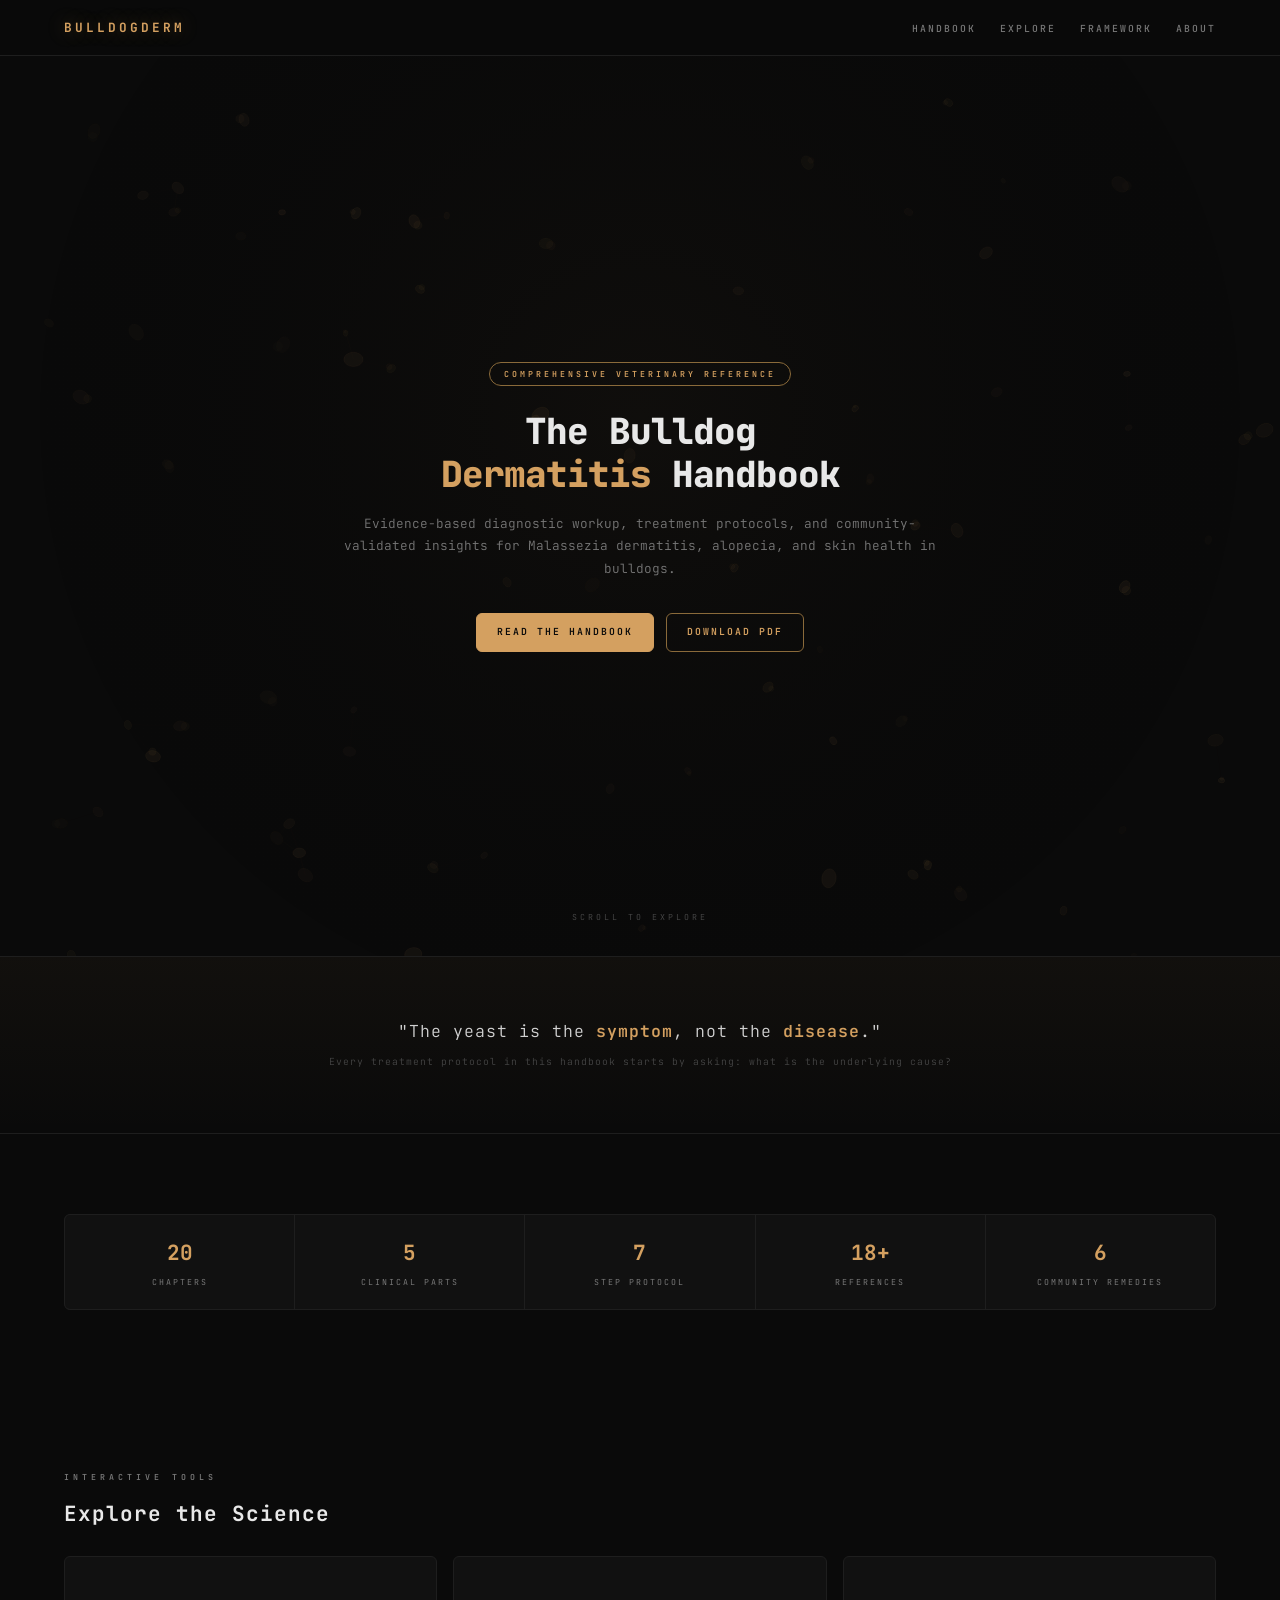
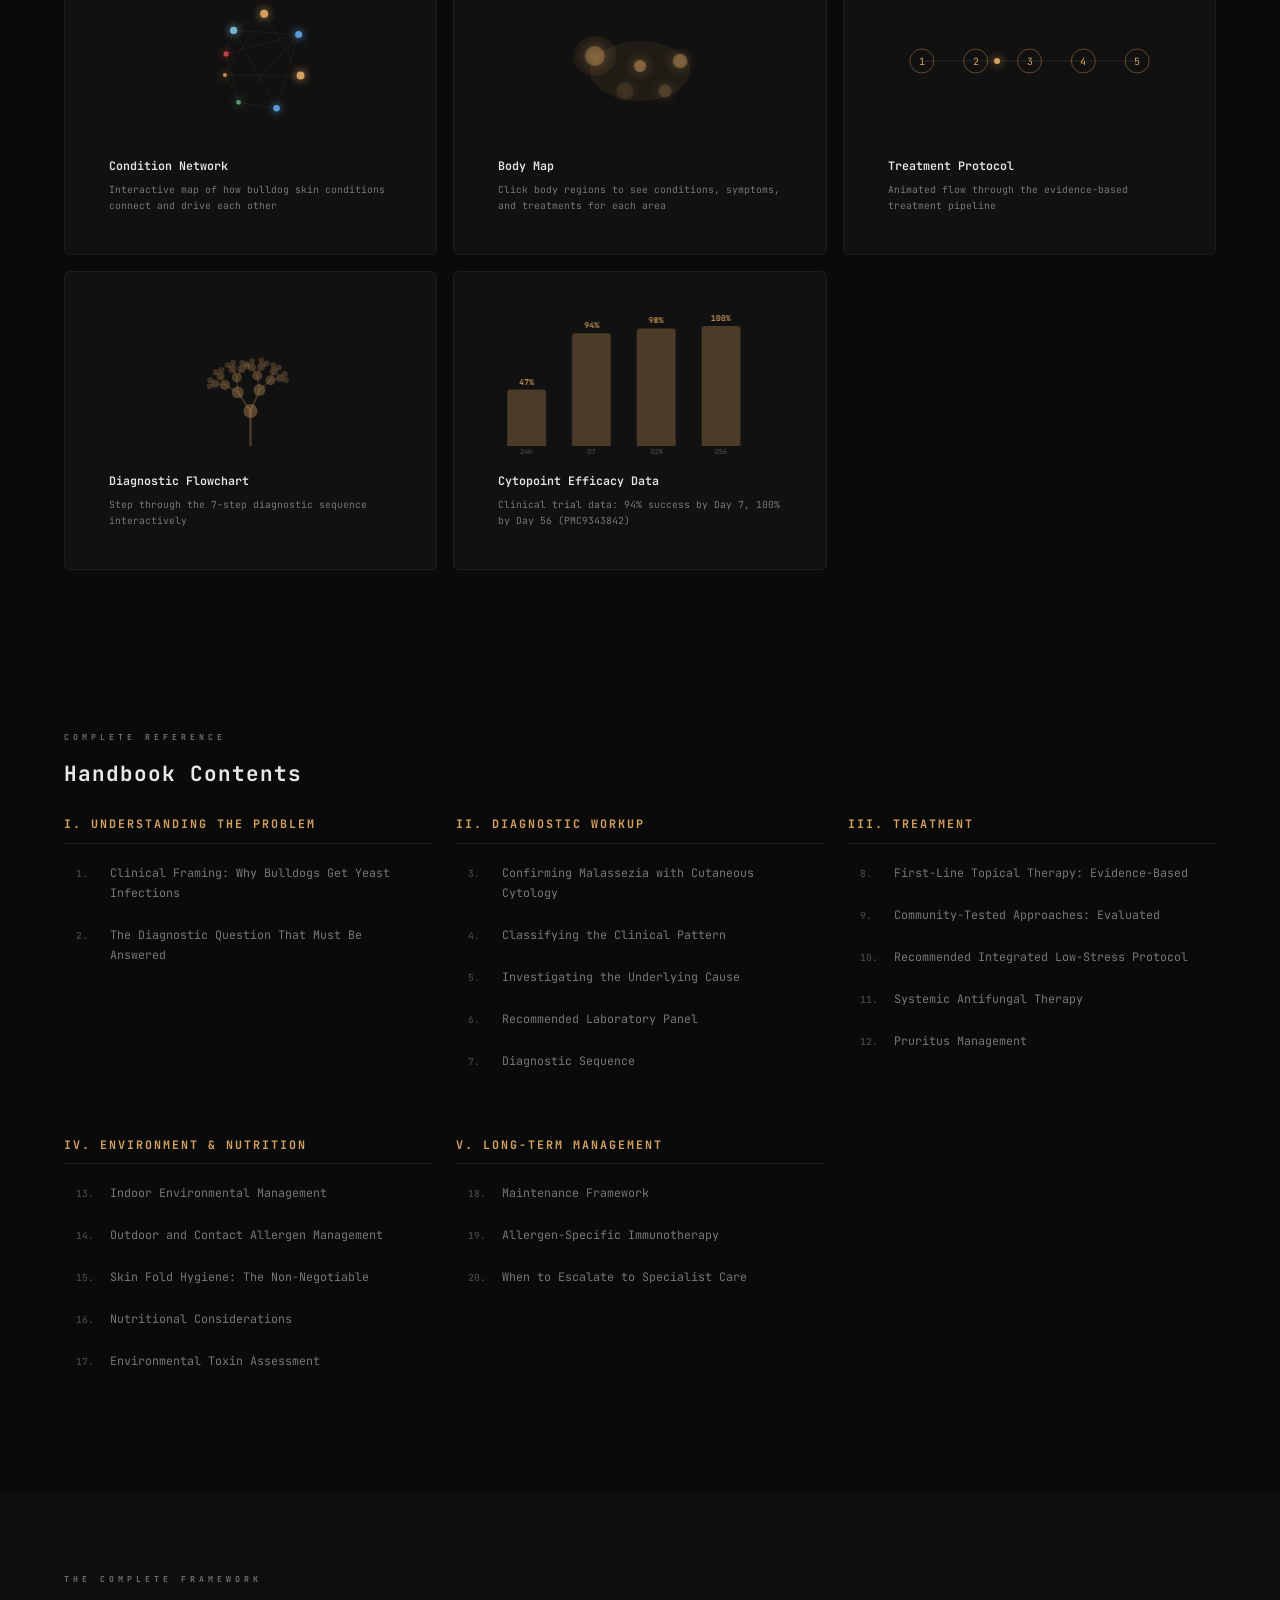
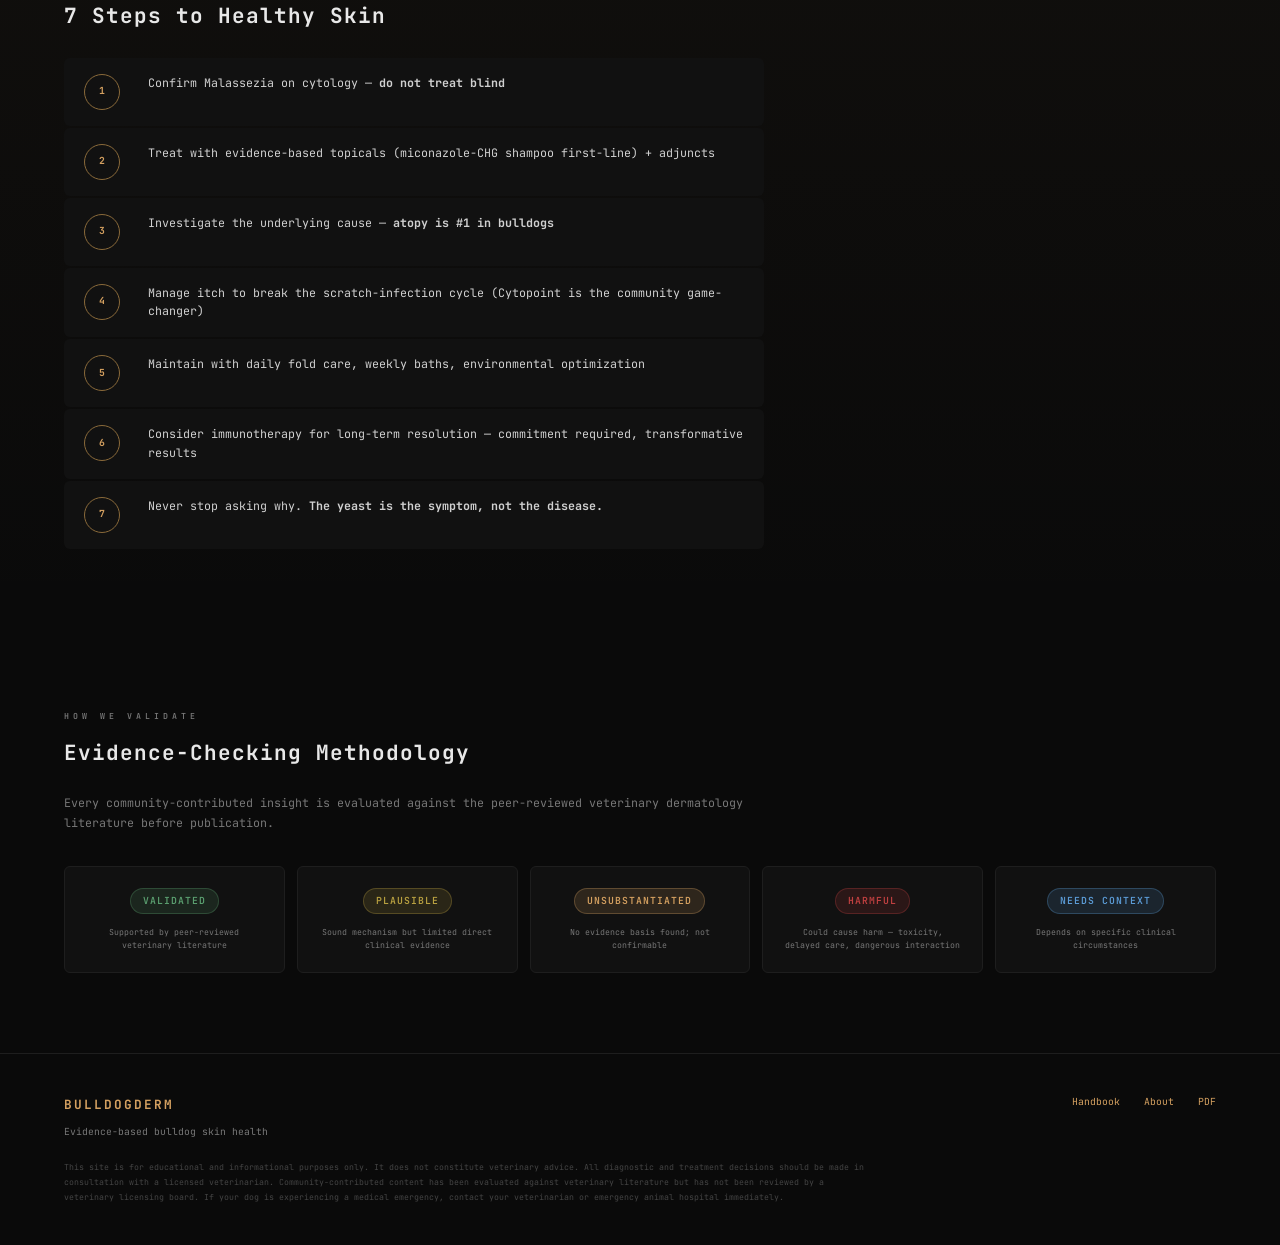
==== commit d9079812: "Add Cytopoint efficacy data (PMC9343842), new visualization, and GitHub Pages deploy - Integrate Gob" ====
--- a/site/index.html
+++ b/site/index.html
@@ -297,7 +297,7 @@
         <div class="stat-label">Step Protocol</div>
       </div>
       <div class="stat-item">
-        <div class="stat-value">17+</div>
+        <div class="stat-value">18+</div>
         <div class="stat-label">References</div>
       </div>
       <div class="stat-item">
@@ -342,6 +342,13 @@
           <div class="viz-card-desc">Step through the 7-step diagnostic sequence interactively</div>
         </div>
       </a>
+      <a href="viz/cytopoint_efficacy.html" class="card viz-card">
+        <canvas id="vizPreview5" width="400" height="160"></canvas>
+        <div class="viz-card-body">
+          <div class="viz-card-title">Cytopoint Efficacy Data</div>
+          <div class="viz-card-desc">Clinical trial data: 94% success by Day 7, 100% by Day 56 (PMC9343842)</div>
+        </div>
+      </a>
     </div>
   </div>
 </section>
@@ -783,6 +790,34 @@
   }
   drawBranch(W / 2, H - 10, 35, -Math.PI / 2, 5);
 });
+
+// Preview 5: Cytopoint Efficacy — animated bar chart
+initPreview('vizPreview5', function(ctx, W, H, t) {
+  const bars = [
+    { x: 0.15, val: 0.47, label: '24h' },
+    { x: 0.35, val: 0.94, label: 'D7' },
+    { x: 0.55, val: 0.98, label: 'D28' },
+    { x: 0.75, val: 1.00, label: 'D56' }
+  ];
+  const animProgress = Math.min(t / 60, 1);
+  const barW = W * 0.12;
+  bars.forEach(b => {
+    const bx = b.x * W - barW / 2;
+    const barH = b.val * (H - 40) * animProgress;
+    const by = H - 10 - barH;
+    ctx.fillStyle = 'rgba(212,160,96,0.3)';
+    ctx.beginPath();
+    ctx.roundRect(bx, by, barW, barH, [3, 3, 0, 0]);
+    ctx.fill();
+    ctx.font = '600 8px JetBrains Mono';
+    ctx.fillStyle = '#d4a060';
+    ctx.textAlign = 'center';
+    if (animProgress > 0.5) ctx.fillText(Math.round(b.val * 100) + '%', b.x * W, by - 5);
+    ctx.font = '400 7px JetBrains Mono';
+    ctx.fillStyle = '#555';
+    ctx.fillText(b.label, b.x * W, H - 2);
+  });
+});
 </script>
 
 </body>
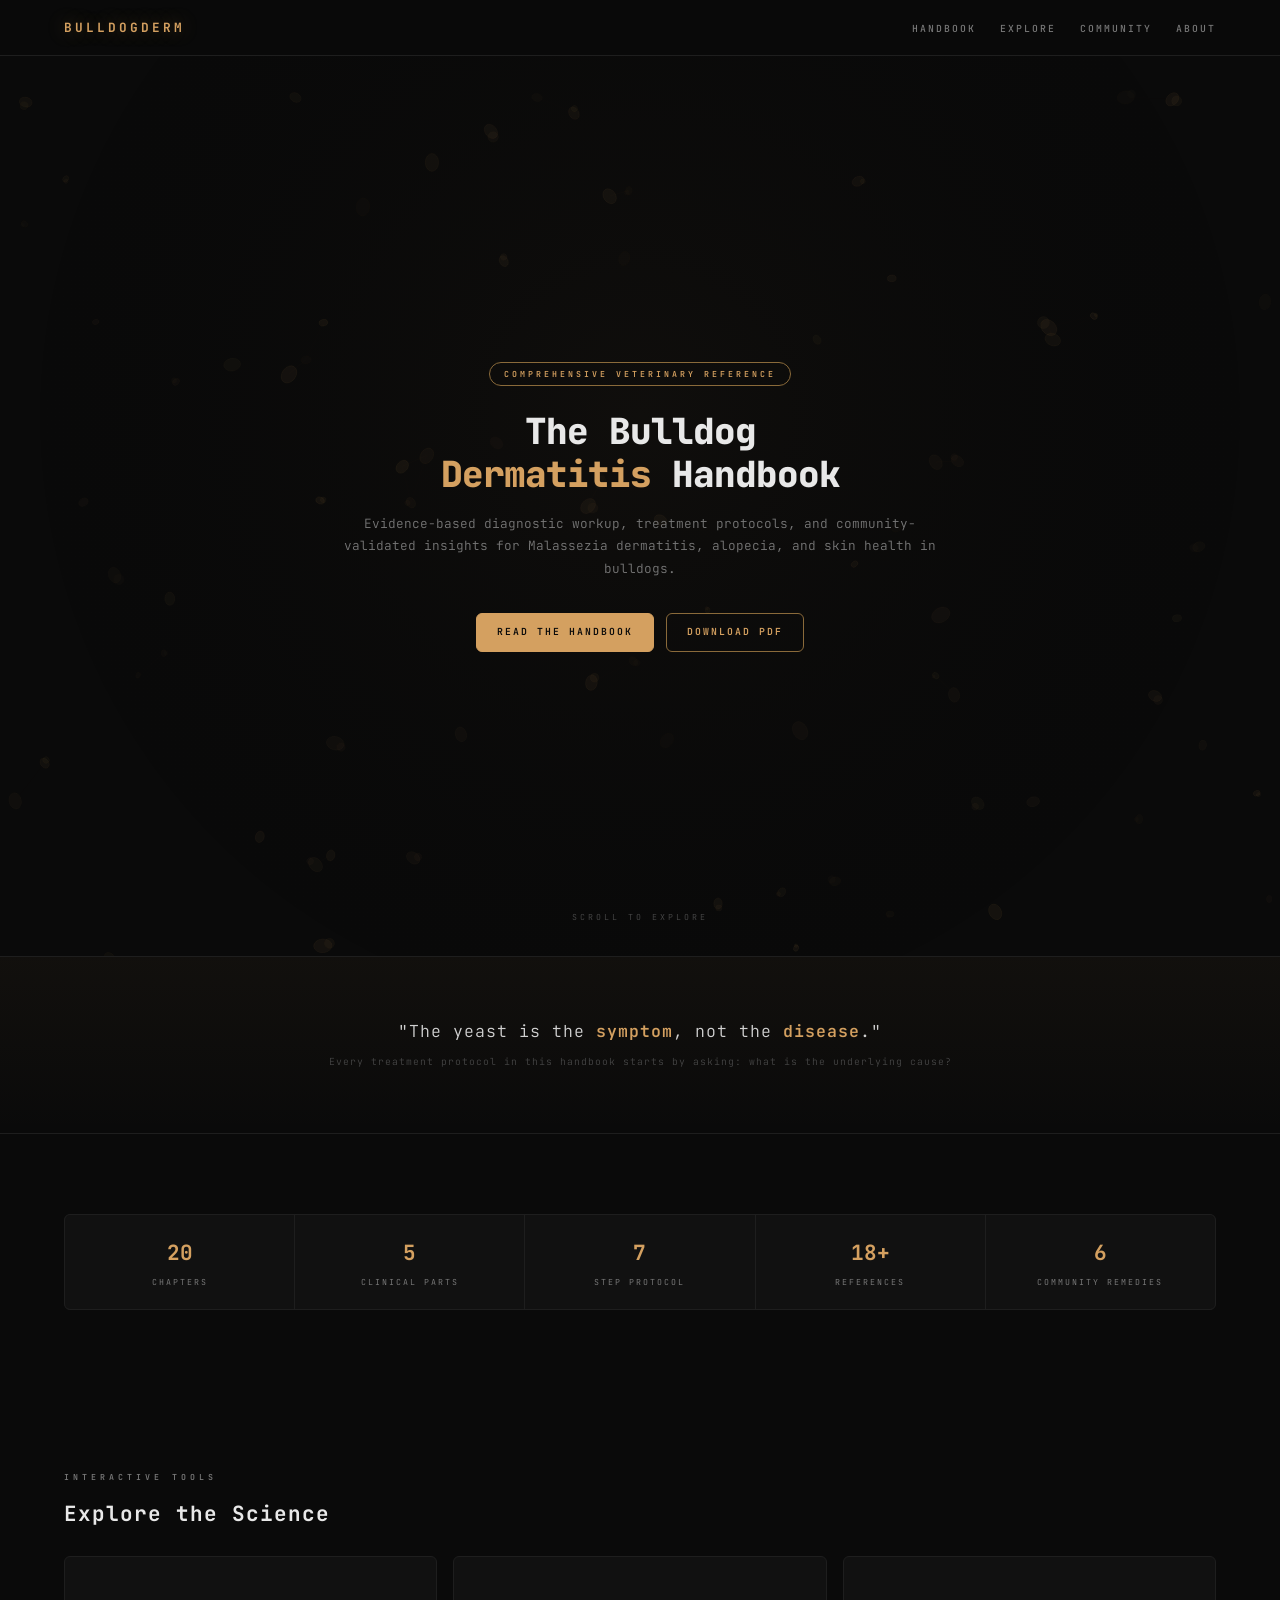
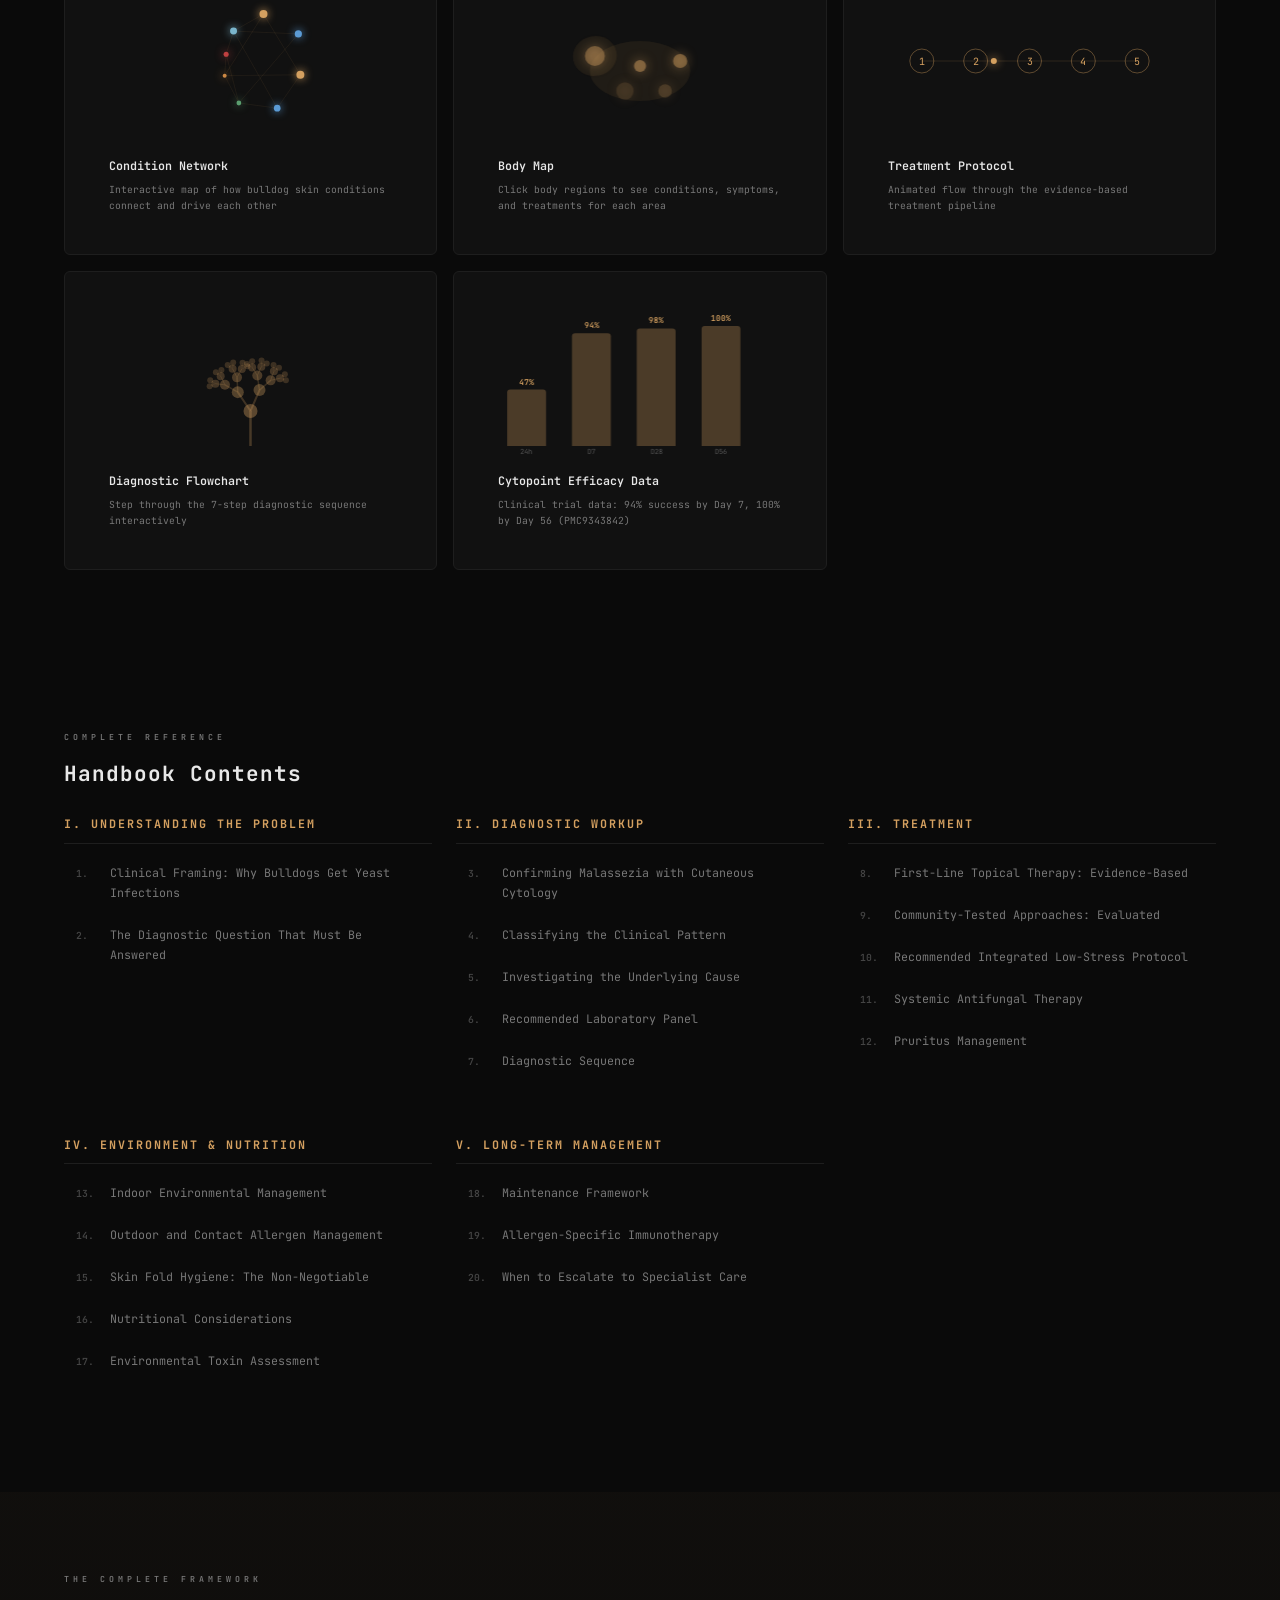
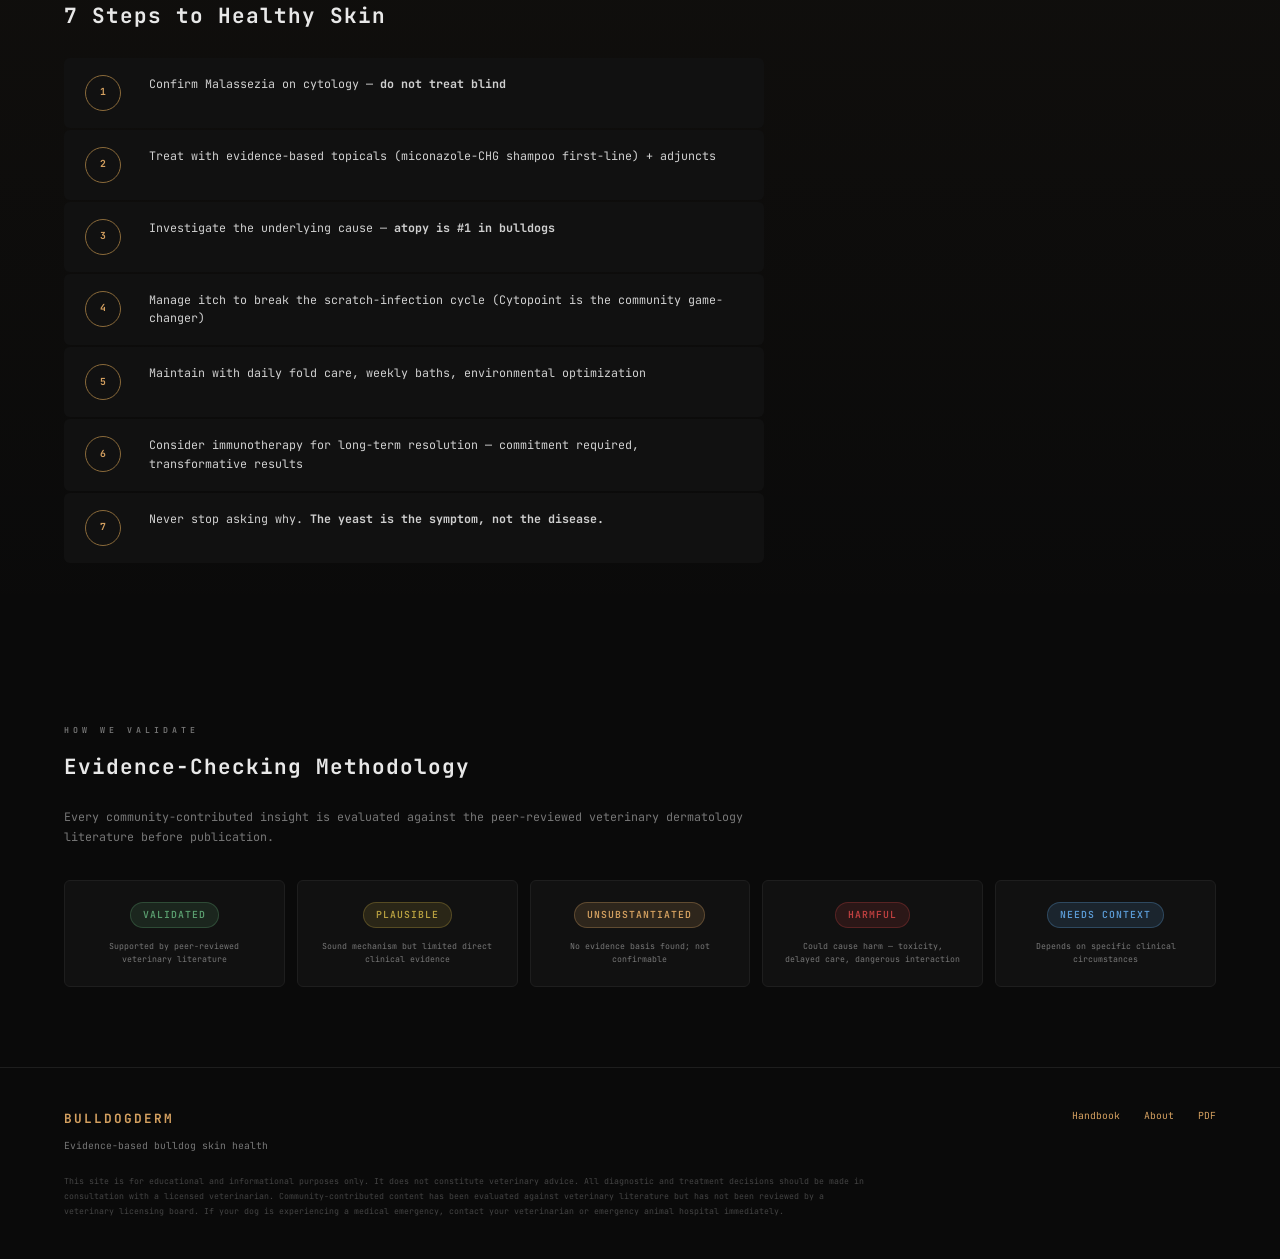
==== commit 981297ed: "Add clickable navigation, evidence levels page, community submission system - TOC items on index lin" ====
--- a/site/index.html
+++ b/site/index.html
@@ -159,8 +159,10 @@
       display: flex;
       gap: 10px;
       align-items: baseline;
+      text-decoration: none;
     }
     .toc-item:hover { background: var(--bg-card); color: var(--text); }
+    .toc-list li { list-style: none; }
     .toc-num {
       font-size: var(--size-sm);
       color: var(--text-faint);
@@ -182,9 +184,12 @@
       padding: 16px 20px;
       background: var(--bg-card);
       border-radius: var(--radius);
-      transition: background 0.2s;
-    }
-    .framework-step:hover { background: var(--bg-card-hover); }
+      transition: background 0.2s, border-color 0.2s;
+      text-decoration: none;
+      color: inherit;
+      border: 1px solid transparent;
+    }
+    .framework-step:hover { background: var(--bg-card-hover); border-color: var(--border-hover); color: inherit; }
     .step-num {
       width: 36px;
       height: 36px;
@@ -245,7 +250,7 @@
     <ul class="nav-links">
       <li><a href="handbook.html">Handbook</a></li>
       <li><a href="#visualizations">Explore</a></li>
-      <li><a href="#framework">Framework</a></li>
+      <li><a href="community.html">Community</a></li>
       <li><a href="about.html">About</a></li>
     </ul>
   </div>
@@ -363,50 +368,50 @@
       <div class="toc-part">
         <div class="toc-part-title">I. Understanding the Problem</div>
         <ul class="toc-list">
-          <li class="toc-item"><span class="toc-num">1.</span> Clinical Framing: Why Bulldogs Get Yeast Infections</li>
-          <li class="toc-item"><span class="toc-num">2.</span> The Diagnostic Question That Must Be Answered</li>
+          <li><a href="handbook.html#ch1" class="toc-item"><span class="toc-num">1.</span> Clinical Framing: Why Bulldogs Get Yeast Infections</a></li>
+          <li><a href="handbook.html#ch2" class="toc-item"><span class="toc-num">2.</span> The Diagnostic Question That Must Be Answered</a></li>
         </ul>
       </div>
 
       <div class="toc-part">
         <div class="toc-part-title">II. Diagnostic Workup</div>
         <ul class="toc-list">
-          <li class="toc-item"><span class="toc-num">3.</span> Confirming Malassezia with Cutaneous Cytology</li>
-          <li class="toc-item"><span class="toc-num">4.</span> Classifying the Clinical Pattern</li>
-          <li class="toc-item"><span class="toc-num">5.</span> Investigating the Underlying Cause</li>
-          <li class="toc-item"><span class="toc-num">6.</span> Recommended Laboratory Panel</li>
-          <li class="toc-item"><span class="toc-num">7.</span> Diagnostic Sequence</li>
+          <li><a href="handbook.html#ch3" class="toc-item"><span class="toc-num">3.</span> Confirming Malassezia with Cutaneous Cytology</a></li>
+          <li><a href="handbook.html#ch4" class="toc-item"><span class="toc-num">4.</span> Classifying the Clinical Pattern</a></li>
+          <li><a href="handbook.html#ch5" class="toc-item"><span class="toc-num">5.</span> Investigating the Underlying Cause</a></li>
+          <li><a href="handbook.html#ch6" class="toc-item"><span class="toc-num">6.</span> Recommended Laboratory Panel</a></li>
+          <li><a href="handbook.html#ch7" class="toc-item"><span class="toc-num">7.</span> Diagnostic Sequence</a></li>
         </ul>
       </div>
 
       <div class="toc-part">
         <div class="toc-part-title">III. Treatment</div>
         <ul class="toc-list">
-          <li class="toc-item"><span class="toc-num">8.</span> First-Line Topical Therapy: Evidence-Based</li>
-          <li class="toc-item"><span class="toc-num">9.</span> Community-Tested Approaches: Evaluated</li>
-          <li class="toc-item"><span class="toc-num">10.</span> Recommended Integrated Low-Stress Protocol</li>
-          <li class="toc-item"><span class="toc-num">11.</span> Systemic Antifungal Therapy</li>
-          <li class="toc-item"><span class="toc-num">12.</span> Pruritus Management</li>
+          <li><a href="handbook.html#ch8" class="toc-item"><span class="toc-num">8.</span> First-Line Topical Therapy: Evidence-Based</a></li>
+          <li><a href="handbook.html#ch9" class="toc-item"><span class="toc-num">9.</span> Community-Tested Approaches: Evaluated</a></li>
+          <li><a href="handbook.html#ch10" class="toc-item"><span class="toc-num">10.</span> Recommended Integrated Low-Stress Protocol</a></li>
+          <li><a href="handbook.html#ch11" class="toc-item"><span class="toc-num">11.</span> Systemic Antifungal Therapy</a></li>
+          <li><a href="handbook.html#ch12" class="toc-item"><span class="toc-num">12.</span> Pruritus Management</a></li>
         </ul>
       </div>
 
       <div class="toc-part">
         <div class="toc-part-title">IV. Environment & Nutrition</div>
         <ul class="toc-list">
-          <li class="toc-item"><span class="toc-num">13.</span> Indoor Environmental Management</li>
-          <li class="toc-item"><span class="toc-num">14.</span> Outdoor and Contact Allergen Management</li>
-          <li class="toc-item"><span class="toc-num">15.</span> Skin Fold Hygiene: The Non-Negotiable</li>
-          <li class="toc-item"><span class="toc-num">16.</span> Nutritional Considerations</li>
-          <li class="toc-item"><span class="toc-num">17.</span> Environmental Toxin Assessment</li>
+          <li><a href="handbook.html#ch13" class="toc-item"><span class="toc-num">13.</span> Indoor Environmental Management</a></li>
+          <li><a href="handbook.html#ch14" class="toc-item"><span class="toc-num">14.</span> Outdoor and Contact Allergen Management</a></li>
+          <li><a href="handbook.html#ch15" class="toc-item"><span class="toc-num">15.</span> Skin Fold Hygiene: The Non-Negotiable</a></li>
+          <li><a href="handbook.html#ch16" class="toc-item"><span class="toc-num">16.</span> Nutritional Considerations</a></li>
+          <li><a href="handbook.html#ch17" class="toc-item"><span class="toc-num">17.</span> Environmental Toxin Assessment</a></li>
         </ul>
       </div>
 
       <div class="toc-part">
         <div class="toc-part-title">V. Long-Term Management</div>
         <ul class="toc-list">
-          <li class="toc-item"><span class="toc-num">18.</span> Maintenance Framework</li>
-          <li class="toc-item"><span class="toc-num">19.</span> Allergen-Specific Immunotherapy</li>
-          <li class="toc-item"><span class="toc-num">20.</span> When to Escalate to Specialist Care</li>
+          <li><a href="handbook.html#ch18" class="toc-item"><span class="toc-num">18.</span> Maintenance Framework</a></li>
+          <li><a href="handbook.html#ch19" class="toc-item"><span class="toc-num">19.</span> Allergen-Specific Immunotherapy</a></li>
+          <li><a href="handbook.html#ch20" class="toc-item"><span class="toc-num">20.</span> When to Escalate to Specialist Care</a></li>
         </ul>
       </div>
     </div>
@@ -419,34 +424,34 @@
     <div class="section-label">The Complete Framework</div>
     <h2 class="section-title">7 Steps to Healthy Skin</h2>
     <div class="framework-steps" style="max-width:700px;">
-      <div class="framework-step">
+      <a href="handbook.html#ch3" class="framework-step">
         <div class="step-num">1</div>
         <div class="step-text">Confirm Malassezia on cytology — <strong>do not treat blind</strong></div>
-      </div>
-      <div class="framework-step">
+      </a>
+      <a href="handbook.html#ch8" class="framework-step">
         <div class="step-num">2</div>
         <div class="step-text">Treat with evidence-based topicals (miconazole-CHG shampoo first-line) + adjuncts</div>
-      </div>
-      <div class="framework-step">
+      </a>
+      <a href="handbook.html#ch5" class="framework-step">
         <div class="step-num">3</div>
         <div class="step-text">Investigate the underlying cause — <strong>atopy is #1 in bulldogs</strong></div>
-      </div>
-      <div class="framework-step">
+      </a>
+      <a href="handbook.html#ch12" class="framework-step">
         <div class="step-num">4</div>
         <div class="step-text">Manage itch to break the scratch-infection cycle (Cytopoint is the community game-changer)</div>
-      </div>
-      <div class="framework-step">
+      </a>
+      <a href="handbook.html#ch15" class="framework-step">
         <div class="step-num">5</div>
         <div class="step-text">Maintain with daily fold care, weekly baths, environmental optimization</div>
-      </div>
-      <div class="framework-step">
+      </a>
+      <a href="handbook.html#ch19" class="framework-step">
         <div class="step-num">6</div>
         <div class="step-text">Consider immunotherapy for long-term resolution — commitment required, transformative results</div>
-      </div>
-      <div class="framework-step">
+      </a>
+      <a href="handbook.html#ch2" class="framework-step">
         <div class="step-num">7</div>
         <div class="step-text">Never stop asking why. <strong>The yeast is the symptom, not the disease.</strong></div>
-      </div>
+      </a>
     </div>
   </div>
 </section>
@@ -460,26 +465,26 @@
       Every community-contributed insight is evaluated against the peer-reviewed veterinary dermatology literature before publication.
     </p>
     <div class="evidence-grid">
-      <div class="evidence-card">
+      <a href="viz/evidence_levels.html#validated" class="evidence-card" style="text-decoration:none; cursor:pointer;">
         <div class="badge badge-validated" style="font-size:var(--size-sm); padding:4px 12px;">Validated</div>
         <div class="evidence-desc" style="margin-top:12px;">Supported by peer-reviewed veterinary literature</div>
-      </div>
-      <div class="evidence-card">
+      </a>
+      <a href="viz/evidence_levels.html#plausible" class="evidence-card" style="text-decoration:none; cursor:pointer;">
         <div class="badge badge-plausible" style="font-size:var(--size-sm); padding:4px 12px;">Plausible</div>
         <div class="evidence-desc" style="margin-top:12px;">Sound mechanism but limited direct clinical evidence</div>
-      </div>
-      <div class="evidence-card">
+      </a>
+      <a href="viz/evidence_levels.html#unsubstantiated" class="evidence-card" style="text-decoration:none; cursor:pointer;">
         <div class="badge badge-community" style="font-size:var(--size-sm); padding:4px 12px;">Unsubstantiated</div>
         <div class="evidence-desc" style="margin-top:12px;">No evidence basis found; not confirmable</div>
-      </div>
-      <div class="evidence-card">
+      </a>
+      <a href="viz/evidence_levels.html#harmful" class="evidence-card" style="text-decoration:none; cursor:pointer;">
         <div class="badge badge-harmful" style="font-size:var(--size-sm); padding:4px 12px;">Harmful</div>
         <div class="evidence-desc" style="margin-top:12px;">Could cause harm — toxicity, delayed care, dangerous interaction</div>
-      </div>
-      <div class="evidence-card">
+      </a>
+      <a href="viz/evidence_levels.html#needs-context" class="evidence-card" style="text-decoration:none; cursor:pointer;">
         <div class="badge badge-clinical" style="font-size:var(--size-sm); padding:4px 12px;">Needs Context</div>
         <div class="evidence-desc" style="margin-top:12px;">Depends on specific clinical circumstances</div>
-      </div>
+      </a>
     </div>
   </div>
 </section>
